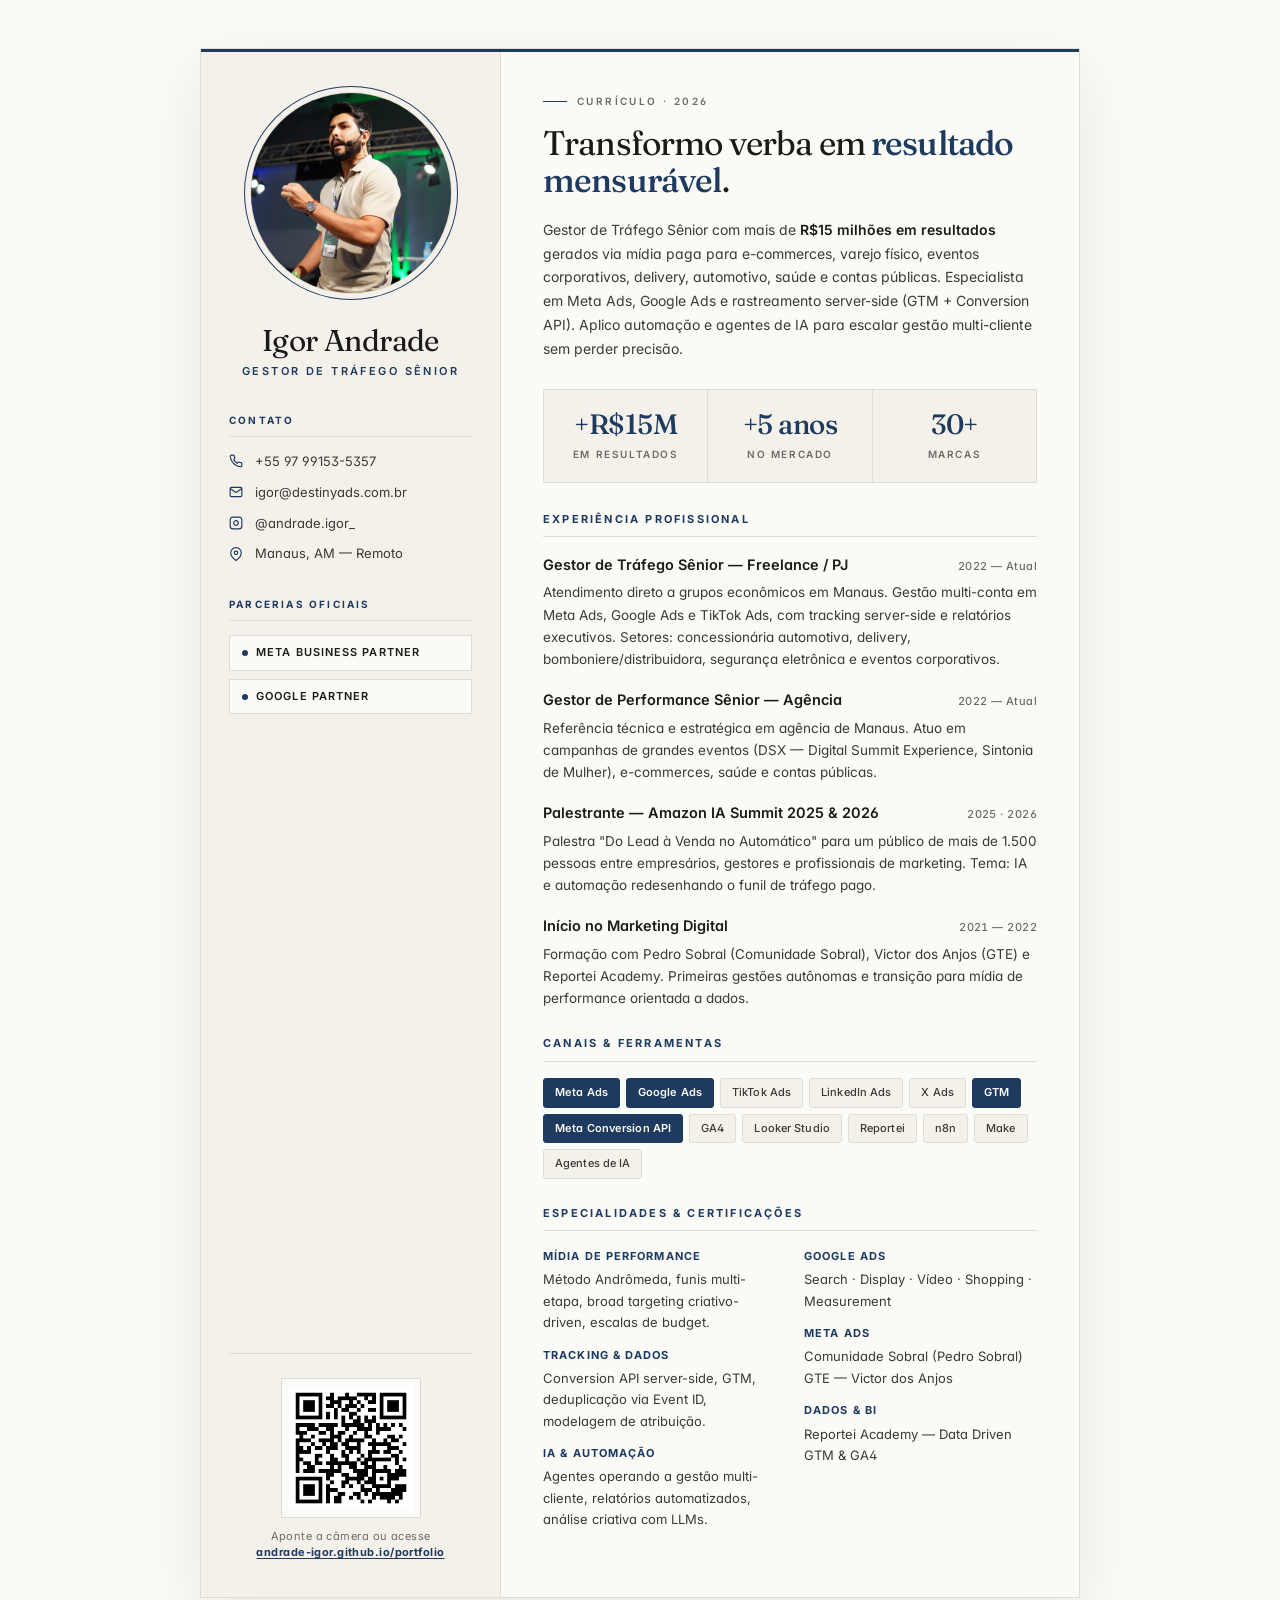
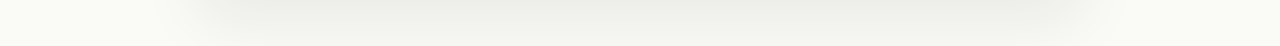
==== cv.html @ 0f73fb7b "fix: link clicável no CV ao lado do QR code Útil para quem vê o CV em PDF/computador e não tem câmer" ====
<!DOCTYPE html>
<html lang="pt-BR">
<head>
  <meta charset="UTF-8" />
  <meta name="viewport" content="width=device-width, initial-scale=1.0" />
  <title>Igor Andrade — Gestor de Tráfego Sênior</title>
  <meta name="description" content="Gestor de Tráfego Sênior com +R$15M em resultados. Meta Ads, Google Ads, tracking server-side e agentes de IA." />
  <link rel="preconnect" href="https://fonts.googleapis.com" />
  <link rel="preconnect" href="https://fonts.gstatic.com" crossorigin />
  <link href="https://fonts.googleapis.com/css2?family=Fraunces:opsz,wght@9..144,400;9..144,500;9..144,600&family=Inter:wght@400;500;600;700&display=swap" rel="stylesheet" />
  <link rel="stylesheet" href="styles.css" />
</head>
<body>

<div class="cv-page">

  <!-- SIDEBAR -->
  <aside class="cv-side">
    <div class="cv-photo">
      <img src="assets/igor.png" alt="Igor Andrade" />
    </div>

    <div class="cv-identity">
      <h1 class="cv-name">Igor Andrade</h1>
      <p class="cv-role">Gestor de Tráfego Sênior</p>
    </div>

    <div>
      <div class="cv-section-label">Contato</div>
      <div class="cv-contact">
        <div class="row">
          <svg viewBox="0 0 24 24" fill="none" stroke="currentColor" stroke-width="2"><path d="M22 16.92v3a2 2 0 01-2.18 2 19.79 19.79 0 01-8.63-3.07 19.5 19.5 0 01-6-6 19.79 19.79 0 01-3.07-8.67A2 2 0 014.11 2h3a2 2 0 012 1.72c.13.96.37 1.9.72 2.81a2 2 0 01-.45 2.11L8.09 9.91a16 16 0 006 6l1.27-1.27a2 2 0 012.11-.45c.91.35 1.85.59 2.81.72A2 2 0 0122 16.92z"/></svg>
          <span>+55 97 99153-5357</span>
        </div>
        <div class="row">
          <svg viewBox="0 0 24 24" fill="none" stroke="currentColor" stroke-width="2"><path d="M4 4h16c1.1 0 2 .9 2 2v12c0 1.1-.9 2-2 2H4c-1.1 0-2-.9-2-2V6c0-1.1.9-2 2-2z"/><polyline points="22,6 12,13 2,6"/></svg>
          <span>igor@destinyads.com.br</span>
        </div>
        <div class="row">
          <svg viewBox="0 0 24 24" fill="none" stroke="currentColor" stroke-width="2"><rect x="2" y="2" width="20" height="20" rx="5" ry="5"/><path d="M16 11.37A4 4 0 1112.63 8 4 4 0 0116 11.37z"/><line x1="17.5" y1="6.5" x2="17.51" y2="6.5"/></svg>
          <span>@andrade.igor_</span>
        </div>
        <div class="row">
          <svg viewBox="0 0 24 24" fill="none" stroke="currentColor" stroke-width="2"><path d="M21 10c0 7-9 13-9 13s-9-6-9-13a9 9 0 0118 0z"/><circle cx="12" cy="10" r="3"/></svg>
          <span>Manaus, AM — Remoto</span>
        </div>
      </div>
    </div>

    <div>
      <div class="cv-section-label">Parcerias Oficiais</div>
      <div class="cv-partners">
        <div class="cv-partner">Meta Business Partner</div>
        <div class="cv-partner">Google Partner</div>
      </div>
    </div>

    <div class="cv-qr">
      <img src="assets/qr-portfolio.png" alt="QR code do portfólio" />
      <small>Aponte a câmera ou acesse<br/>
        <a href="https://andrade-igor.github.io/portfolio/" target="_blank" rel="noopener"><strong>andrade-igor.github.io/portfolio</strong></a>
      </small>
    </div>
  </aside>

  <!-- MAIN -->
  <main class="cv-main">

    <div class="cv-eyebrow">Currículo · 2026</div>

    <h2 class="cv-headline">Transformo verba em <strong>resultado mensurável</strong>.</h2>

    <p class="cv-summary">
      Gestor de Tráfego Sênior com mais de <strong>R$15 milhões em resultados</strong> gerados via mídia paga para e-commerces, varejo físico, eventos corporativos, delivery, automotivo, saúde e contas públicas. Especialista em Meta Ads, Google Ads e rastreamento server-side (GTM + Conversion API). Aplico automação e agentes de IA para escalar gestão multi-cliente sem perder precisão.
    </p>

    <div class="kpi-row">
      <div class="kpi">
        <div class="kpi-num">+R$15M</div>
        <div class="kpi-label">Em resultados</div>
      </div>
      <div class="kpi">
        <div class="kpi-num">+5 anos</div>
        <div class="kpi-label">No mercado</div>
      </div>
      <div class="kpi">
        <div class="kpi-num">30+</div>
        <div class="kpi-label">Marcas</div>
      </div>
    </div>

    <section class="cv-block">
      <h2>Experiência Profissional</h2>

      <div class="xp-item">
        <div class="xp-row">
          <span class="xp-role">Gestor de Tráfego Sênior — Freelance / PJ</span>
          <span class="xp-period">2022 — Atual</span>
        </div>
        <p class="xp-desc">
          Atendimento direto a grupos econômicos em Manaus. Gestão multi-conta em Meta Ads, Google Ads e TikTok Ads, com tracking server-side e relatórios executivos. Setores: concessionária automotiva, delivery, bomboniere/distribuidora, segurança eletrônica e eventos corporativos.
        </p>
      </div>

      <div class="xp-item">
        <div class="xp-row">
          <span class="xp-role">Gestor de Performance Sênior — Agência</span>
          <span class="xp-period">2022 — Atual</span>
        </div>
        <p class="xp-desc">
          Referência técnica e estratégica em agência de Manaus. Atuo em campanhas de grandes eventos (DSX — Digital Summit Experience, Sintonia de Mulher), e-commerces, saúde e contas públicas.
        </p>
      </div>

      <div class="xp-item">
        <div class="xp-row">
          <span class="xp-role">Palestrante — Amazon IA Summit 2025 & 2026</span>
          <span class="xp-period">2025 · 2026</span>
        </div>
        <p class="xp-desc">
          Palestra "Do Lead à Venda no Automático" para um público de mais de 1.500 pessoas entre empresários, gestores e profissionais de marketing. Tema: IA e automação redesenhando o funil de tráfego pago.
        </p>
      </div>

      <div class="xp-item">
        <div class="xp-row">
          <span class="xp-role">Início no Marketing Digital</span>
          <span class="xp-period">2021 — 2022</span>
        </div>
        <p class="xp-desc">
          Formação com Pedro Sobral (Comunidade Sobral), Victor dos Anjos (GTE) e Reportei Academy. Primeiras gestões autônomas e transição para mídia de performance orientada a dados.
        </p>
      </div>
    </section>

    <section class="cv-block">
      <h2>Canais & Ferramentas</h2>
      <div class="skill-list">
        <span class="on">Meta Ads</span>
        <span class="on">Google Ads</span>
        <span>TikTok Ads</span>
        <span>LinkedIn Ads</span>
        <span>X Ads</span>
        <span class="on">GTM</span>
        <span class="on">Meta Conversion API</span>
        <span>GA4</span>
        <span>Looker Studio</span>
        <span>Reportei</span>
        <span>n8n</span>
        <span>Make</span>
        <span>Agentes de IA</span>
      </div>
    </section>

    <section class="cv-block">
      <h2>Especialidades & Certificações</h2>
      <div class="cv-grid-2">
        <dl class="cert-block">
          <dt>Mídia de Performance</dt>
          <dd>Método Andrômeda, funis multi-etapa, broad targeting criativo-driven, escalas de budget.</dd>
          <dt>Tracking & Dados</dt>
          <dd>Conversion API server-side, GTM, deduplicação via Event ID, modelagem de atribuição.</dd>
          <dt>IA & Automação</dt>
          <dd>Agentes operando a gestão multi-cliente, relatórios automatizados, análise criativa com LLMs.</dd>
        </dl>
        <dl class="cert-block">
          <dt>Google Ads</dt>
          <dd>Search · Display · Vídeo · Shopping · Measurement</dd>
          <dt>Meta Ads</dt>
          <dd>Comunidade Sobral (Pedro Sobral)<br/>GTE — Victor dos Anjos</dd>
          <dt>Dados & BI</dt>
          <dd>Reportei Academy — Data Driven<br/>GTM & GA4</dd>
        </dl>
      </div>
    </section>

  </main>
</div>

</body>
</html>
---- styles.css ----
:root {
  --ink: #1a1a18;
  --ink-soft: #3a3a36;
  --paper: #fafaf7;
  --paper-warm: #f4f1ea;
  --paper-dim: #ebe7de;
  --accent: #1e3a5f;
  --accent-deep: #122744;
  --accent-soft: rgba(30, 58, 95, 0.08);
  --tan: #8b6b48;
  --muted: #6b6b68;
  --rule: #e0dcd2;
  --rule-soft: #efeae0;

  --serif: "Fraunces", Georgia, serif;
  --sans: "Inter", -apple-system, BlinkMacSystemFont, "Segoe UI", sans-serif;
  --mono: "JetBrains Mono", ui-monospace, monospace;
}

* { box-sizing: border-box; margin: 0; padding: 0; }

html {
  scroll-behavior: smooth;
  background: var(--paper);
}

body {
  font-family: var(--sans);
  font-weight: 400;
  background: var(--paper);
  color: var(--ink);
  line-height: 1.6;
  -webkit-font-smoothing: antialiased;
  font-feature-settings: "ss01", "cv11";
  position: relative;
  overflow-x: hidden;
}

a { color: inherit; text-decoration: none; }
img { max-width: 100%; display: block; }

/* ================== CV (index.html) ================== */

.cv-page {
  max-width: 880px;
  margin: 48px auto;
  background: var(--paper);
  border: 1px solid var(--rule);
  display: grid;
  grid-template-columns: 300px 1fr;
  min-height: 1160px;
  box-shadow: 0 20px 60px rgba(26, 26, 24, 0.08);
  position: relative;
}

.cv-page::before {
  content: "";
  position: absolute;
  top: 0; left: 0; right: 0;
  height: 3px;
  background: var(--accent);
}

.cv-side {
  background: var(--paper-warm);
  padding: 44px 28px 36px;
  border-right: 1px solid var(--rule);
  display: flex;
  flex-direction: column;
  gap: 32px;
}

.cv-photo {
  width: 200px;
  height: 200px;
  border-radius: 50%;
  overflow: hidden;
  margin: 0 auto;
  position: relative;
  box-shadow: 0 0 0 1px var(--rule), 0 0 0 6px var(--paper-warm), 0 0 0 7px var(--accent);
}

.cv-photo img {
  width: 100%;
  height: 100%;
  object-fit: cover;
  object-position: 50% 20%;
}

.cv-identity {
  text-align: center;
}

.cv-name {
  font-family: var(--serif);
  font-size: 30px;
  line-height: 1.05;
  letter-spacing: -0.02em;
  font-weight: 400;
  color: var(--ink);
  margin-bottom: 6px;
}

.cv-role {
  font-family: var(--sans);
  color: var(--accent);
  font-size: 11px;
  letter-spacing: 0.22em;
  text-transform: uppercase;
  font-weight: 600;
}

.cv-section-label {
  font-family: var(--sans);
  font-size: 10px;
  letter-spacing: 0.22em;
  text-transform: uppercase;
  color: var(--accent);
  margin-bottom: 14px;
  font-weight: 700;
  padding-bottom: 8px;
  border-bottom: 1px solid var(--rule);
}

.cv-contact {
  display: flex;
  flex-direction: column;
  gap: 10px;
  font-size: 13px;
}

.cv-contact .row {
  display: flex;
  align-items: center;
  gap: 12px;
  color: var(--ink-soft);
}

.cv-contact svg {
  width: 14px;
  height: 14px;
  flex-shrink: 0;
  color: var(--accent);
}

.cv-partners {
  display: flex;
  flex-direction: column;
  gap: 8px;
}

.cv-partner {
  font-family: var(--sans);
  font-size: 11px;
  letter-spacing: 0.1em;
  text-transform: uppercase;
  color: var(--ink);
  padding: 8px 12px;
  background: var(--paper);
  border: 1px solid var(--rule);
  font-weight: 600;
  display: flex;
  align-items: center;
  gap: 8px;
}

.cv-partner::before {
  content: "";
  width: 6px;
  height: 6px;
  background: var(--accent);
  border-radius: 50%;
}

.cv-qr {
  margin-top: auto;
  padding-top: 24px;
  border-top: 1px solid var(--rule);
  text-align: center;
}

.cv-qr img {
  width: 140px;
  height: 140px;
  margin: 0 auto 10px;
  background: var(--paper);
  padding: 6px;
  border: 1px solid var(--rule);
}

.cv-qr small {
  display: block;
  font-family: var(--sans);
  font-size: 11px;
  letter-spacing: 0.04em;
  color: var(--muted);
  line-height: 1.5;
}

.cv-qr small strong {
  color: var(--accent);
  font-weight: 700;
}

.cv-qr a {
  color: var(--accent);
  text-decoration: underline;
  text-underline-offset: 2px;
  text-decoration-thickness: 1px;
  word-break: break-all;
}

/* Main column */
.cv-main {
  padding: 44px 42px 40px;
}

.cv-eyebrow {
  font-family: var(--sans);
  font-size: 10px;
  letter-spacing: 0.24em;
  text-transform: uppercase;
  color: var(--muted);
  margin-bottom: 16px;
  font-weight: 600;
  display: flex;
  align-items: center;
  gap: 10px;
}

.cv-eyebrow::before {
  content: "";
  width: 24px;
  height: 1px;
  background: var(--accent);
}

.cv-headline {
  font-family: var(--serif);
  font-size: 34px;
  line-height: 1.1;
  letter-spacing: -0.025em;
  font-weight: 400;
  margin-bottom: 18px;
  max-width: 500px;
  color: var(--ink);
}

.cv-headline strong {
  color: var(--accent);
  font-weight: 500;
}

.cv-summary {
  color: var(--ink-soft);
  font-size: 14px;
  line-height: 1.7;
  margin-bottom: 28px;
  max-width: 520px;
}

.cv-summary strong {
  color: var(--ink);
  font-weight: 600;
}

.cv-block { margin-bottom: 26px; }

.cv-block h2 {
  font-family: var(--sans);
  font-size: 11px;
  letter-spacing: 0.2em;
  text-transform: uppercase;
  color: var(--accent);
  margin-bottom: 16px;
  font-weight: 700;
  padding-bottom: 8px;
  border-bottom: 1px solid var(--rule);
}

.xp-item { margin-bottom: 18px; }
.xp-item:last-child { margin-bottom: 0; }

.xp-row {
  display: flex;
  justify-content: space-between;
  align-items: baseline;
  gap: 16px;
  margin-bottom: 5px;
}

.xp-role {
  font-family: var(--sans);
  font-size: 14.5px;
  font-weight: 600;
  color: var(--ink);
}

.xp-period {
  font-family: var(--sans);
  font-size: 11px;
  color: var(--muted);
  letter-spacing: 0.04em;
  white-space: nowrap;
  font-variant-numeric: tabular-nums;
  font-weight: 500;
}

.xp-desc {
  font-size: 13.5px;
  color: var(--ink-soft);
  line-height: 1.65;
}

.kpi-row {
  display: grid;
  grid-template-columns: repeat(3, 1fr);
  gap: 1px;
  margin: 0 0 28px;
  background: var(--rule);
  border: 1px solid var(--rule);
}

.kpi {
  padding: 20px 16px;
  text-align: center;
  background: var(--paper-warm);
}

.kpi-num {
  font-family: var(--serif);
  font-size: 28px;
  color: var(--accent);
  font-weight: 500;
  letter-spacing: -0.02em;
  line-height: 1;
  margin-bottom: 8px;
}

.kpi-label {
  font-family: var(--sans);
  font-size: 10px;
  text-transform: uppercase;
  letter-spacing: 0.16em;
  color: var(--muted);
  font-weight: 600;
}

.cv-grid-2 {
  display: grid;
  grid-template-columns: 1fr 1fr;
  gap: 28px;
}

.skill-list {
  display: flex;
  flex-wrap: wrap;
  gap: 6px;
}

.skill-list span {
  font-family: var(--sans);
  font-size: 11px;
  padding: 5px 11px;
  border: 1px solid var(--rule);
  border-radius: 3px;
  color: var(--ink-soft);
  background: var(--paper-warm);
  font-weight: 500;
  letter-spacing: 0.01em;
}

.skill-list span.on {
  background: var(--accent);
  color: var(--paper);
  border-color: var(--accent);
  font-weight: 600;
}

.cert-block {
  font-family: var(--sans);
  font-size: 13px;
  line-height: 1.65;
  color: var(--ink-soft);
}

.cert-block dt {
  font-family: var(--sans);
  font-size: 11px;
  letter-spacing: 0.1em;
  text-transform: uppercase;
  color: var(--accent);
  margin-top: 12px;
  margin-bottom: 4px;
  font-weight: 700;
}

.cert-block dt:first-child { margin-top: 0; }

.cert-block dd { color: var(--ink-soft); }

/* ================== PORTFOLIO ================== */

.nav {
  position: sticky;
  top: 0;
  z-index: 50;
  background: rgba(250, 250, 247, 0.9);
  backdrop-filter: blur(14px);
  border-bottom: 1px solid var(--rule);
}

.nav-inner {
  max-width: 1200px;
  margin: 0 auto;
  padding: 18px 36px;
  display: flex;
  justify-content: space-between;
  align-items: center;
}

.nav-brand {
  font-family: var(--serif);
  font-size: 20px;
  font-weight: 500;
  letter-spacing: -0.01em;
  color: var(--ink);
}

.nav-brand span { color: var(--accent); }

.nav-links {
  display: flex;
  gap: 32px;
  font-family: var(--sans);
  font-size: 13px;
  font-weight: 500;
  color: var(--ink-soft);
}

.nav-links a { transition: color 0.25s; }
.nav-links a:hover { color: var(--accent); }

.btn {
  display: inline-flex;
  align-items: center;
  gap: 8px;
  padding: 11px 20px;
  border-radius: 3px;
  font-family: var(--sans);
  font-size: 13px;
  font-weight: 600;
  letter-spacing: 0.01em;
  transition: all 0.25s;
  cursor: pointer;
  border: 1px solid transparent;
  white-space: nowrap;
}

.btn-primary {
  background: var(--accent);
  color: var(--paper);
  border-color: var(--accent);
}

.btn-primary:hover {
  background: var(--accent-deep);
  border-color: var(--accent-deep);
  transform: translateY(-1px);
}

.btn-ghost {
  background: transparent;
  color: var(--ink);
  border: 1px solid var(--rule);
}

.btn-ghost:hover {
  border-color: var(--accent);
  color: var(--accent);
}

.btn-arrow::after {
  content: "→";
  font-weight: 400;
  transition: transform 0.25s;
}

.btn-arrow:hover::after { transform: translateX(3px); }

/* Hero */
.hero {
  max-width: 1200px;
  margin: 0 auto;
  padding: 80px 36px 70px;
  display: grid;
  grid-template-columns: 1fr 0.85fr;
  gap: 64px;
  align-items: center;
}

.hero-eyebrow {
  font-family: var(--sans);
  font-size: 11px;
  letter-spacing: 0.22em;
  text-transform: uppercase;
  color: var(--accent);
  margin-bottom: 22px;
  font-weight: 700;
  display: inline-flex;
  align-items: center;
  gap: 12px;
}

.hero-eyebrow::before {
  content: "";
  width: 32px;
  height: 1px;
  background: var(--accent);
}

.hero-title {
  font-family: var(--serif);
  font-size: clamp(44px, 6.5vw, 78px);
  line-height: 1.02;
  letter-spacing: -0.03em;
  font-weight: 400;
  margin-bottom: 28px;
  color: var(--ink);
}

.hero-title strong {
  color: var(--accent);
  font-weight: 500;
}

.hero-desc {
  font-size: 17px;
  line-height: 1.65;
  color: var(--ink-soft);
  max-width: 520px;
  margin-bottom: 36px;
  font-weight: 400;
}

.hero-desc strong {
  color: var(--ink);
  font-weight: 600;
}

.hero-cta {
  display: flex;
  gap: 12px;
  flex-wrap: wrap;
}

.hero-photo {
  position: relative;
  aspect-ratio: 4 / 5;
  overflow: hidden;
  border-radius: 4px;
  box-shadow: 0 30px 80px rgba(26, 26, 24, 0.2);
}

.hero-photo img {
  width: 100%;
  height: 100%;
  object-fit: cover;
}

.hero-photo-caption {
  position: absolute;
  bottom: 20px;
  left: 20px;
  right: 20px;
  font-family: var(--sans);
  font-size: 11px;
  letter-spacing: 0.16em;
  text-transform: uppercase;
  color: var(--paper);
  display: flex;
  justify-content: space-between;
  z-index: 2;
  text-shadow: 0 1px 3px rgba(0, 0, 0, 0.6);
  font-weight: 600;
}

/* Stats */
.stats {
  max-width: 1200px;
  margin: 0 auto;
  padding: 48px 36px;
  border-top: 1px solid var(--rule);
  border-bottom: 1px solid var(--rule);
  background: var(--paper-warm);
  display: grid;
  grid-template-columns: repeat(4, 1fr);
  gap: 40px;
}

.stat { position: relative; }

.stat:not(:last-child)::after {
  content: "";
  position: absolute;
  right: -20px;
  top: 10%;
  bottom: 10%;
  width: 1px;
  background: var(--rule);
}

.stat-label {
  font-family: var(--sans);
  font-size: 10px;
  letter-spacing: 0.2em;
  text-transform: uppercase;
  color: var(--muted);
  margin-bottom: 10px;
  font-weight: 700;
}

.stat-num {
  font-family: var(--serif);
  font-size: clamp(38px, 4.5vw, 54px);
  line-height: 0.95;
  color: var(--ink);
  letter-spacing: -0.03em;
  font-weight: 500;
}

.stat-num strong {
  color: var(--accent);
  font-weight: 500;
}

.stat-hint {
  font-family: var(--sans);
  font-size: 13px;
  color: var(--muted);
  margin-top: 10px;
  line-height: 1.4;
}

/* Sections */
.section {
  max-width: 1200px;
  margin: 0 auto;
  padding: 96px 36px;
}

.section-header {
  margin-bottom: 56px;
  max-width: 760px;
}

.section-eyebrow {
  font-family: var(--sans);
  font-size: 11px;
  letter-spacing: 0.22em;
  text-transform: uppercase;
  color: var(--accent);
  margin-bottom: 18px;
  font-weight: 700;
}

.section-title {
  font-family: var(--serif);
  font-size: clamp(34px, 4.5vw, 54px);
  line-height: 1.05;
  letter-spacing: -0.025em;
  font-weight: 400;
  margin-bottom: 22px;
  color: var(--ink);
}

.section-title strong {
  color: var(--accent);
  font-weight: 500;
}

.section-desc {
  font-size: 17px;
  color: var(--ink-soft);
  line-height: 1.7;
  max-width: 620px;
}

/* Cases */
.cases {
  display: flex;
  flex-direction: column;
  gap: 0;
  border-top: 1px solid var(--rule);
}

.case {
  display: grid;
  grid-template-columns: 80px 1fr 300px;
  gap: 40px;
  padding: 44px 0;
  border-bottom: 1px solid var(--rule);
  transition: background 0.3s;
}

.case:hover { background: var(--paper-warm); }

.case-index {
  font-family: var(--serif);
  font-size: 56px;
  line-height: 0.9;
  color: var(--accent);
  font-weight: 400;
  letter-spacing: -0.03em;
}

.case-body {
  display: flex;
  flex-direction: column;
  justify-content: center;
}

.case-tag {
  font-family: var(--sans);
  font-size: 10px;
  letter-spacing: 0.18em;
  text-transform: uppercase;
  color: var(--muted);
  margin-bottom: 14px;
  font-weight: 700;
}

.case-tag span { color: var(--accent); }

.case-title {
  font-family: var(--serif);
  font-size: 28px;
  line-height: 1.15;
  letter-spacing: -0.02em;
  margin-bottom: 14px;
  font-weight: 500;
  color: var(--ink);
}

.case-desc {
  font-size: 15px;
  color: var(--ink-soft);
  line-height: 1.7;
  max-width: 560px;
}

.case-stats {
  display: flex;
  flex-direction: column;
  gap: 22px;
  justify-content: center;
  align-self: center;
  border-left: 1px solid var(--rule);
  padding-left: 28px;
}

.case-stat-label {
  font-family: var(--sans);
  font-size: 10px;
  letter-spacing: 0.16em;
  text-transform: uppercase;
  color: var(--muted);
  margin-bottom: 4px;
  font-weight: 700;
}

.case-stat-num {
  font-family: var(--serif);
  font-size: 30px;
  color: var(--accent);
  line-height: 0.95;
  letter-spacing: -0.02em;
  font-weight: 500;
}

.case-stat-note {
  font-family: var(--sans);
  font-size: 12px;
  color: var(--muted);
  margin-top: 4px;
  line-height: 1.4;
}

/* Stack */
.stack-bg {
  background: var(--paper-warm);
  border-top: 1px solid var(--rule);
  border-bottom: 1px solid var(--rule);
}

.stack-grid {
  display: grid;
  grid-template-columns: repeat(3, 1fr);
  gap: 20px;
}

.stack-card {
  background: var(--paper);
  padding: 32px 28px;
  border: 1px solid var(--rule);
  border-radius: 4px;
}

.stack-card h3 {
  font-family: var(--sans);
  font-size: 11px;
  letter-spacing: 0.18em;
  text-transform: uppercase;
  color: var(--accent);
  margin-bottom: 18px;
  font-weight: 700;
  padding-bottom: 12px;
  border-bottom: 1px solid var(--rule);
}

.stack-card ul { list-style: none; }

.stack-card li {
  font-family: var(--sans);
  font-size: 14px;
  color: var(--ink);
  padding: 9px 0;
  border-bottom: 1px dashed var(--rule);
  font-weight: 500;
}

.stack-card li:last-child { border-bottom: none; }

.partners-bar {
  max-width: 1200px;
  margin: 0 auto;
  padding: 40px 36px;
  display: flex;
  justify-content: center;
  flex-wrap: wrap;
  gap: 36px;
  align-items: center;
  border-top: 1px solid var(--rule);
}

.partners-bar .label {
  font-family: var(--sans);
  font-size: 10px;
  letter-spacing: 0.22em;
  text-transform: uppercase;
  color: var(--muted);
  font-weight: 700;
  width: 100%;
  text-align: center;
  margin-bottom: 8px;
}

.partner-logo {
  font-family: var(--sans);
  font-size: 14px;
  letter-spacing: 0.02em;
  color: var(--ink);
  font-weight: 600;
  display: flex;
  align-items: center;
  gap: 8px;
}

.partner-logo::before {
  content: "";
  width: 6px;
  height: 6px;
  background: var(--accent);
  border-radius: 50%;
  display: inline-block;
}

/* Method */
.method-grid {
  display: grid;
  grid-template-columns: repeat(3, 1fr);
  gap: 20px;
}

.method-step {
  padding: 36px 30px;
  background: var(--paper-warm);
  border: 1px solid var(--rule);
  border-radius: 4px;
}

.method-num {
  font-family: var(--serif);
  font-size: 44px;
  line-height: 1;
  color: var(--accent);
  margin-bottom: 18px;
  font-weight: 500;
  letter-spacing: -0.02em;
}

.method-title {
  font-family: var(--sans);
  font-size: 17px;
  font-weight: 700;
  margin-bottom: 12px;
  color: var(--ink);
}

.method-desc {
  font-size: 14.5px;
  color: var(--ink-soft);
  line-height: 1.65;
}

/* CTA */
.cta-section {
  padding: 80px 36px 100px;
  background: var(--accent);
  color: var(--paper);
}

.cta {
  max-width: 1000px;
  margin: 0 auto;
  text-align: center;
}

.cta-eyebrow {
  font-family: var(--sans);
  font-size: 11px;
  letter-spacing: 0.24em;
  text-transform: uppercase;
  color: rgba(250, 250, 247, 0.7);
  margin-bottom: 22px;
  font-weight: 700;
}

.cta-title {
  font-family: var(--serif);
  font-size: clamp(38px, 5.5vw, 64px);
  line-height: 1.05;
  letter-spacing: -0.03em;
  font-weight: 400;
  margin-bottom: 20px;
  color: var(--paper);
}

.cta-desc {
  font-size: 17px;
  color: rgba(250, 250, 247, 0.85);
  max-width: 600px;
  margin: 0 auto 36px;
  line-height: 1.6;
}

.cta .btn-primary {
  background: var(--paper);
  color: var(--accent);
  border-color: var(--paper);
}

.cta .btn-primary:hover {
  background: var(--paper-dim);
  border-color: var(--paper-dim);
  color: var(--accent-deep);
}

.cta .btn-ghost {
  color: var(--paper);
  border-color: rgba(250, 250, 247, 0.3);
}

.cta .btn-ghost:hover {
  border-color: var(--paper);
  color: var(--paper);
}

.cta-buttons {
  display: flex;
  justify-content: center;
  gap: 12px;
  flex-wrap: wrap;
}

/* Footer */
footer {
  border-top: 1px solid var(--rule);
  padding: 36px;
  max-width: 1200px;
  margin: 0 auto;
  display: flex;
  justify-content: space-between;
  align-items: center;
  gap: 16px;
  flex-wrap: wrap;
  font-family: var(--sans);
  font-size: 13px;
  color: var(--muted);
}

footer strong { color: var(--ink); font-weight: 600; }

/* ================== RESPONSIVE ================== */
@media (max-width: 900px) {
  .cv-page {
    grid-template-columns: 1fr;
    margin: 0;
    min-height: auto;
  }
  .cv-side { border-right: none; border-bottom: 1px solid var(--rule); }
  .hero { grid-template-columns: 1fr; padding: 56px 24px; gap: 40px; }
  .stats { grid-template-columns: repeat(2, 1fr); gap: 28px; padding: 36px 24px; }
  .stat:not(:last-child)::after { display: none; }
  .case {
    grid-template-columns: 1fr;
    gap: 20px;
    padding: 36px 0;
  }
  .case-stats {
    border-left: 0;
    padding-left: 0;
    border-top: 1px solid var(--rule);
    padding-top: 20px;
    flex-direction: row;
    flex-wrap: wrap;
    gap: 28px;
  }
  .case-index { font-size: 40px; }
  .stack-grid, .method-grid { grid-template-columns: 1fr; }
  .section { padding: 64px 24px; }
  .nav-links { display: none; }
  .nav-inner { padding: 14px 24px; }
  .cta-section { padding: 64px 24px 80px; }
  footer { padding: 28px 24px; }
}

/* ================== PRINT (CV A4) ================== */
@media print {
  @page { size: A4; margin: 0; }
  body { background: white; color: var(--ink); }
  .cv-page {
    margin: 0;
    border: none;
    box-shadow: none;
    background: white;
    min-height: 100vh;
  }
}
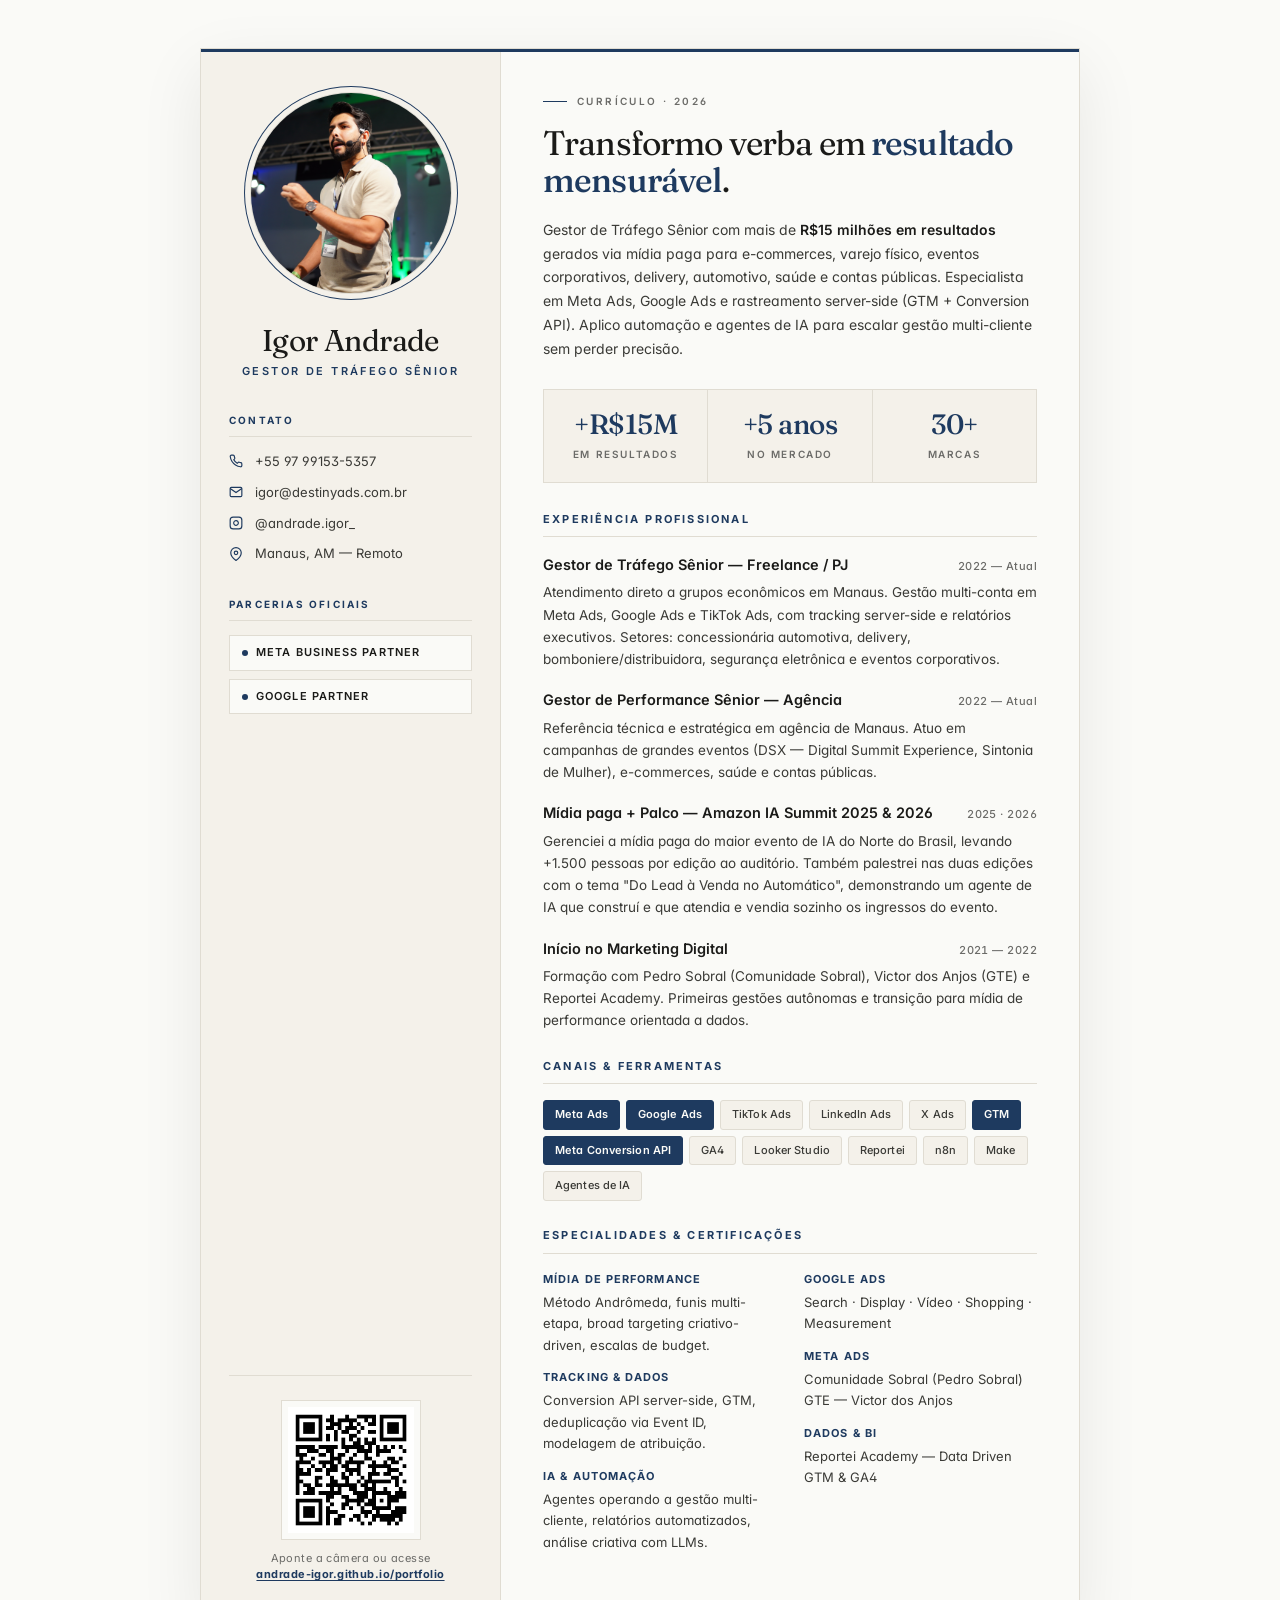
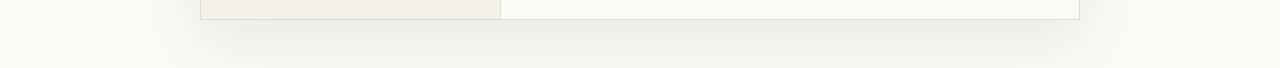
==== commit 9154ed9b: "update: Grupo Porteira nominado + Amazon IA Summit com dupla atuação - Case 02: revelado nome 'Grupo" ====
--- a/cv.html
+++ b/cv.html
@@ -114,11 +114,11 @@
 
       <div class="xp-item">
         <div class="xp-row">
-          <span class="xp-role">Palestrante — Amazon IA Summit 2025 & 2026</span>
+          <span class="xp-role">Mídia paga + Palco — Amazon IA Summit 2025 & 2026</span>
           <span class="xp-period">2025 · 2026</span>
         </div>
         <p class="xp-desc">
-          Palestra "Do Lead à Venda no Automático" para um público de mais de 1.500 pessoas entre empresários, gestores e profissionais de marketing. Tema: IA e automação redesenhando o funil de tráfego pago.
+          Gerenciei a mídia paga do maior evento de IA do Norte do Brasil, levando +1.500 pessoas por edição ao auditório. Também palestrei nas duas edições com o tema "Do Lead à Venda no Automático", demonstrando um agente de IA que construí e que atendia e vendia sozinho os ingressos do evento.
         </p>
       </div>
 
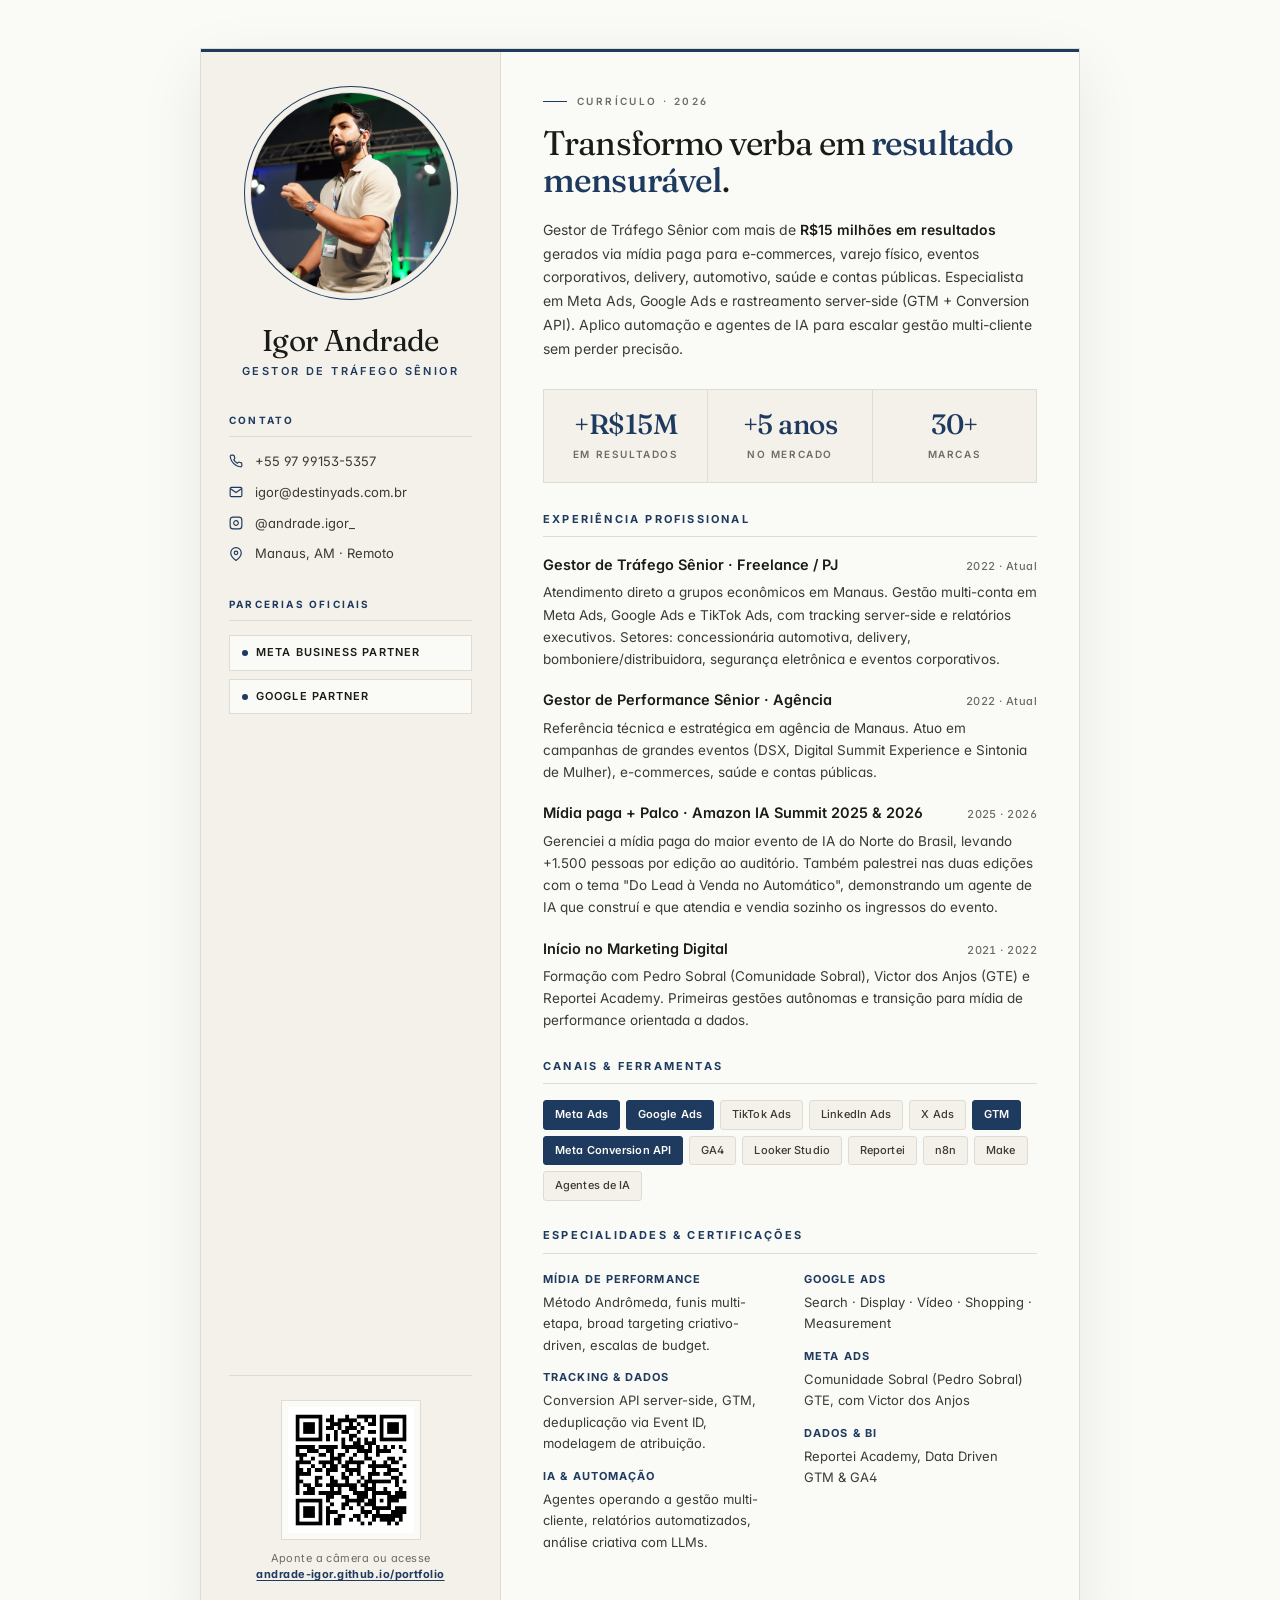
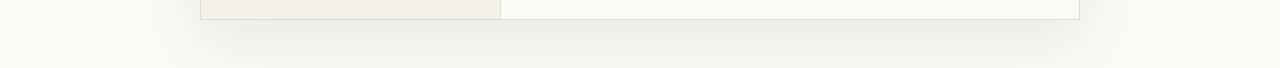
==== commit 62a91816: "update: reduzir travessões longos, usar vírgula/ponto/dois-pontos Ameniza a 'cara de IA'. Separadore" ====
--- a/cv.html
+++ b/cv.html
@@ -3,7 +3,7 @@
 <head>
   <meta charset="UTF-8" />
   <meta name="viewport" content="width=device-width, initial-scale=1.0" />
-  <title>Igor Andrade — Gestor de Tráfego Sênior</title>
+  <title>Igor Andrade | Gestor de Tráfego Sênior</title>
   <meta name="description" content="Gestor de Tráfego Sênior com +R$15M em resultados. Meta Ads, Google Ads, tracking server-side e agentes de IA." />
   <link rel="preconnect" href="https://fonts.googleapis.com" />
   <link rel="preconnect" href="https://fonts.gstatic.com" crossorigin />
@@ -42,7 +42,7 @@
         </div>
         <div class="row">
           <svg viewBox="0 0 24 24" fill="none" stroke="currentColor" stroke-width="2"><path d="M21 10c0 7-9 13-9 13s-9-6-9-13a9 9 0 0118 0z"/><circle cx="12" cy="10" r="3"/></svg>
-          <span>Manaus, AM — Remoto</span>
+          <span>Manaus, AM · Remoto</span>
         </div>
       </div>
     </div>
@@ -94,8 +94,8 @@
 
       <div class="xp-item">
         <div class="xp-row">
-          <span class="xp-role">Gestor de Tráfego Sênior — Freelance / PJ</span>
-          <span class="xp-period">2022 — Atual</span>
+          <span class="xp-role">Gestor de Tráfego Sênior · Freelance / PJ</span>
+          <span class="xp-period">2022 · Atual</span>
         </div>
         <p class="xp-desc">
           Atendimento direto a grupos econômicos em Manaus. Gestão multi-conta em Meta Ads, Google Ads e TikTok Ads, com tracking server-side e relatórios executivos. Setores: concessionária automotiva, delivery, bomboniere/distribuidora, segurança eletrônica e eventos corporativos.
@@ -104,17 +104,17 @@
 
       <div class="xp-item">
         <div class="xp-row">
-          <span class="xp-role">Gestor de Performance Sênior — Agência</span>
-          <span class="xp-period">2022 — Atual</span>
+          <span class="xp-role">Gestor de Performance Sênior · Agência</span>
+          <span class="xp-period">2022 · Atual</span>
         </div>
         <p class="xp-desc">
-          Referência técnica e estratégica em agência de Manaus. Atuo em campanhas de grandes eventos (DSX — Digital Summit Experience, Sintonia de Mulher), e-commerces, saúde e contas públicas.
+          Referência técnica e estratégica em agência de Manaus. Atuo em campanhas de grandes eventos (DSX, Digital Summit Experience e Sintonia de Mulher), e-commerces, saúde e contas públicas.
         </p>
       </div>
 
       <div class="xp-item">
         <div class="xp-row">
-          <span class="xp-role">Mídia paga + Palco — Amazon IA Summit 2025 & 2026</span>
+          <span class="xp-role">Mídia paga + Palco · Amazon IA Summit 2025 & 2026</span>
           <span class="xp-period">2025 · 2026</span>
         </div>
         <p class="xp-desc">
@@ -125,7 +125,7 @@
       <div class="xp-item">
         <div class="xp-row">
           <span class="xp-role">Início no Marketing Digital</span>
-          <span class="xp-period">2021 — 2022</span>
+          <span class="xp-period">2021 · 2022</span>
         </div>
         <p class="xp-desc">
           Formação com Pedro Sobral (Comunidade Sobral), Victor dos Anjos (GTE) e Reportei Academy. Primeiras gestões autônomas e transição para mídia de performance orientada a dados.
@@ -167,9 +167,9 @@
           <dt>Google Ads</dt>
           <dd>Search · Display · Vídeo · Shopping · Measurement</dd>
           <dt>Meta Ads</dt>
-          <dd>Comunidade Sobral (Pedro Sobral)<br/>GTE — Victor dos Anjos</dd>
+          <dd>Comunidade Sobral (Pedro Sobral)<br/>GTE, com Victor dos Anjos</dd>
           <dt>Dados & BI</dt>
-          <dd>Reportei Academy — Data Driven<br/>GTM & GA4</dd>
+          <dd>Reportei Academy, Data Driven<br/>GTM & GA4</dd>
         </dl>
       </div>
     </section>
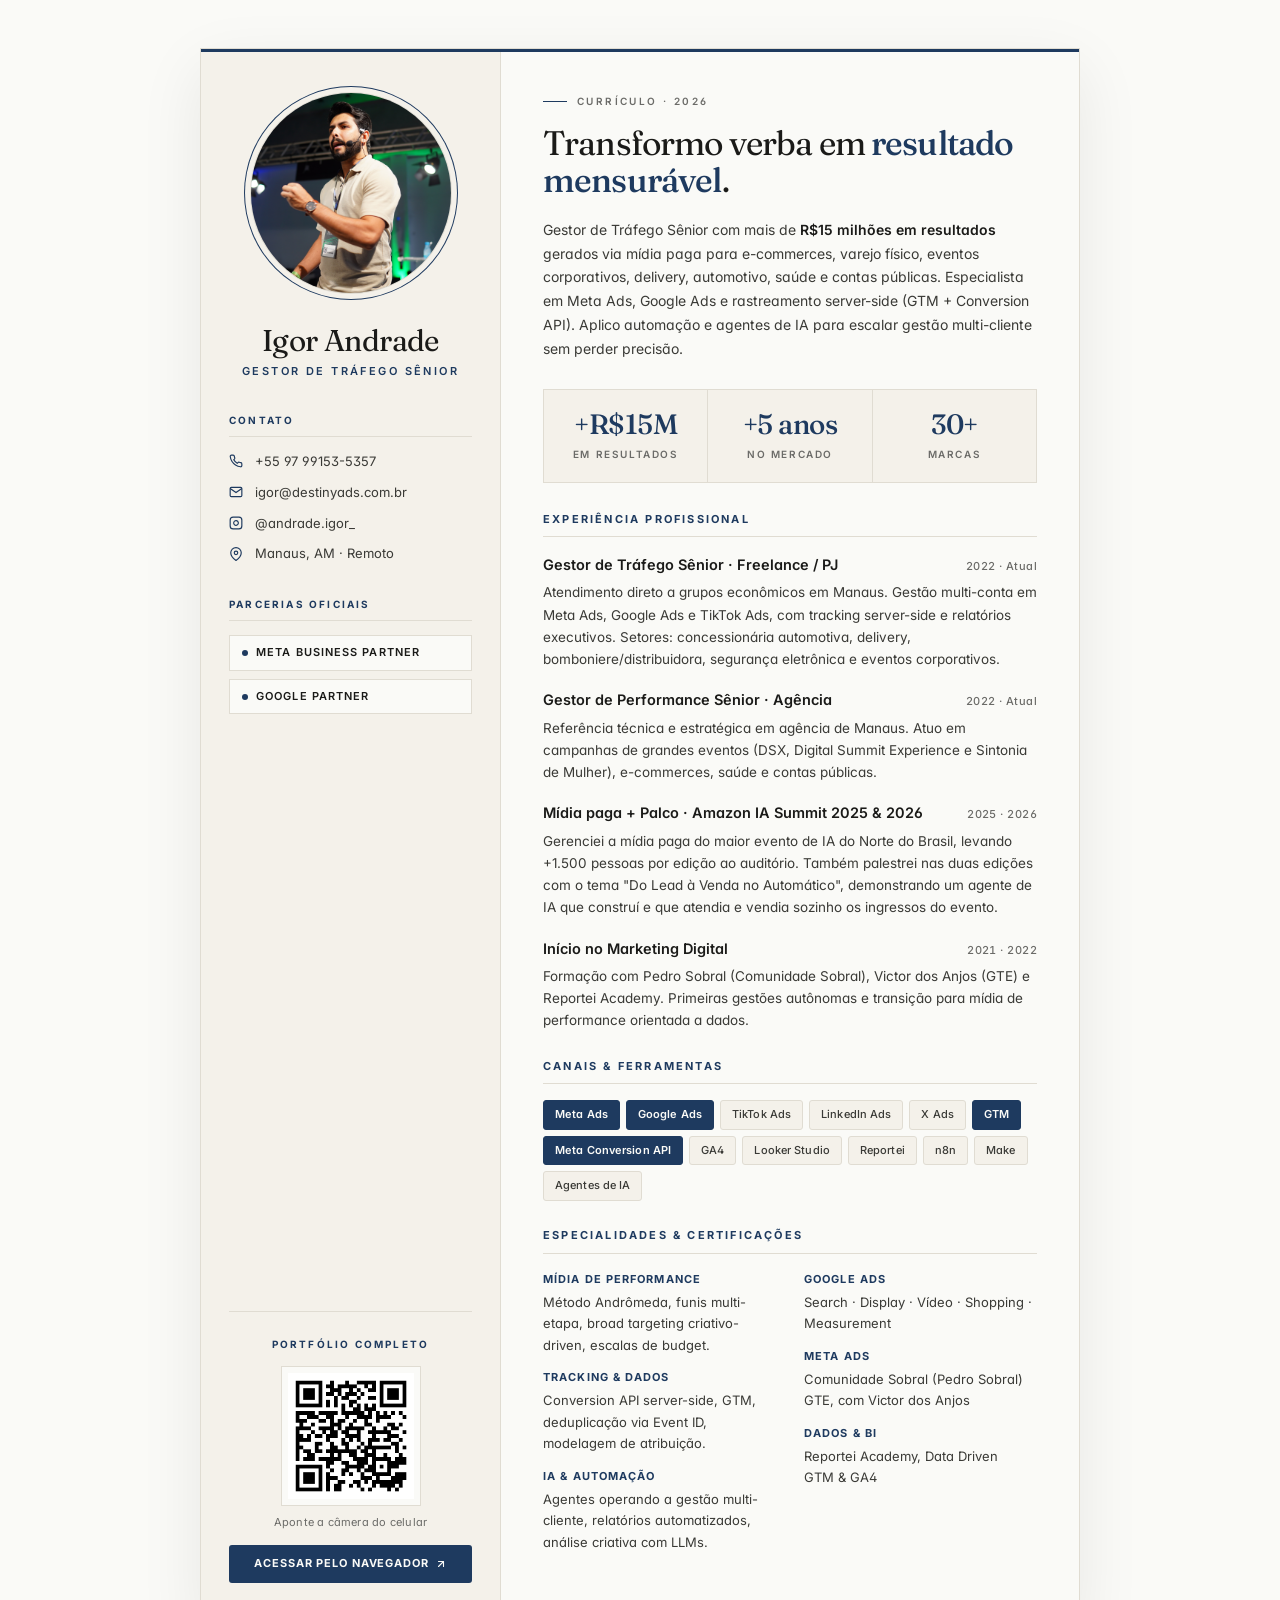
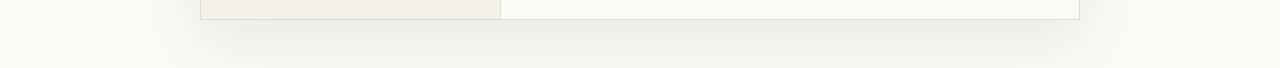
==== commit 61d0527c: "fix: QR area com botão navy claramente clicável para navegador Separa visualmente instrução do QR (c" ====
--- a/cv.html
+++ b/cv.html
@@ -56,10 +56,13 @@
     </div>
 
     <div class="cv-qr">
+      <div class="cv-qr-label">Portfólio completo</div>
       <img src="assets/qr-portfolio.png" alt="QR code do portfólio" />
-      <small>Aponte a câmera ou acesse<br/>
-        <a href="https://andrade-igor.github.io/portfolio/" target="_blank" rel="noopener"><strong>andrade-igor.github.io/portfolio</strong></a>
-      </small>
+      <small class="cv-qr-hint">Aponte a câmera do celular</small>
+      <a href="https://andrade-igor.github.io/portfolio/" target="_blank" rel="noopener" class="cv-qr-link">
+        Acessar pelo navegador
+        <svg viewBox="0 0 24 24" fill="none" stroke="currentColor" stroke-width="2.2" stroke-linecap="round" stroke-linejoin="round"><path d="M7 17L17 7"/><path d="M7 7h10v10"/></svg>
+      </a>
     </div>
   </aside>
 
--- a/styles.css
+++ b/styles.css
@@ -179,35 +179,60 @@
   text-align: center;
 }
 
+.cv-qr-label {
+  font-family: var(--sans);
+  font-size: 10px;
+  letter-spacing: 0.22em;
+  text-transform: uppercase;
+  color: var(--accent);
+  font-weight: 700;
+  margin-bottom: 14px;
+}
+
 .cv-qr img {
   width: 140px;
   height: 140px;
-  margin: 0 auto 10px;
+  margin: 0 auto 8px;
   background: var(--paper);
   padding: 6px;
   border: 1px solid var(--rule);
 }
 
-.cv-qr small {
+.cv-qr-hint {
   display: block;
   font-family: var(--sans);
   font-size: 11px;
-  letter-spacing: 0.04em;
+  letter-spacing: 0.02em;
   color: var(--muted);
-  line-height: 1.5;
-}
-
-.cv-qr small strong {
-  color: var(--accent);
-  font-weight: 700;
-}
-
-.cv-qr a {
-  color: var(--accent);
-  text-decoration: underline;
-  text-underline-offset: 2px;
-  text-decoration-thickness: 1px;
-  word-break: break-all;
+  margin-bottom: 14px;
+}
+
+.cv-qr-link {
+  display: inline-flex;
+  align-items: center;
+  justify-content: center;
+  gap: 6px;
+  width: 100%;
+  padding: 10px 12px;
+  background: var(--accent);
+  color: var(--paper);
+  font-family: var(--sans);
+  font-size: 11px;
+  font-weight: 700;
+  letter-spacing: 0.08em;
+  text-transform: uppercase;
+  border-radius: 3px;
+  transition: background 0.2s;
+}
+
+.cv-qr-link:hover {
+  background: var(--accent-deep);
+}
+
+.cv-qr-link svg {
+  width: 12px;
+  height: 12px;
+  flex-shrink: 0;
 }
 
 /* Main column */
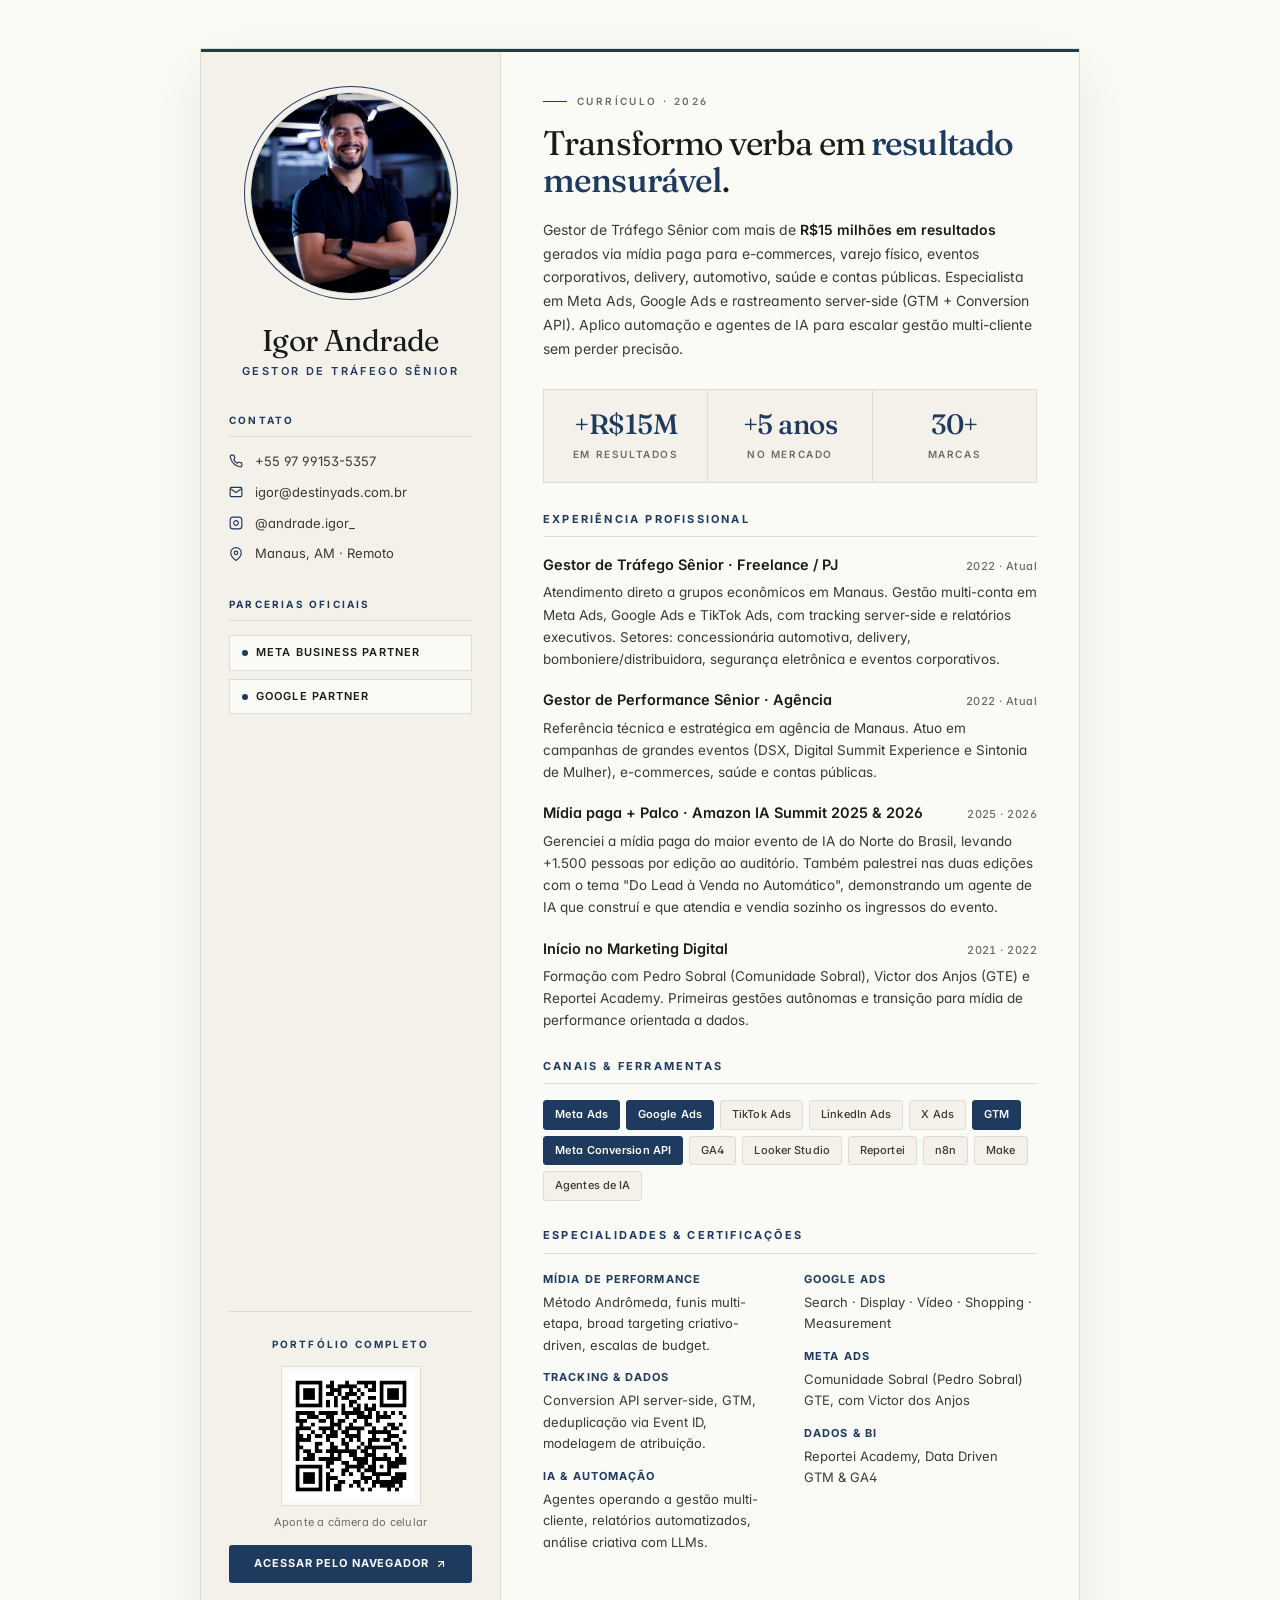
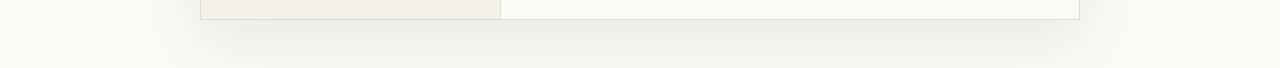
==== commit 7dce50e6: "update: foto de perfil nova no CV Troca pela foto corporativa (braços cruzados, sorrindo, escritório" ====
--- a/cv.html
+++ b/cv.html
@@ -17,7 +17,7 @@
   <!-- SIDEBAR -->
   <aside class="cv-side">
     <div class="cv-photo">
-      <img src="assets/igor.png" alt="Igor Andrade" />
+      <img src="assets/igor-perfil.png" alt="Igor Andrade" />
     </div>
 
     <div class="cv-identity">
--- a/styles.css
+++ b/styles.css
@@ -84,7 +84,7 @@
   width: 100%;
   height: 100%;
   object-fit: cover;
-  object-position: 50% 20%;
+  object-position: center;
 }
 
 .cv-identity {
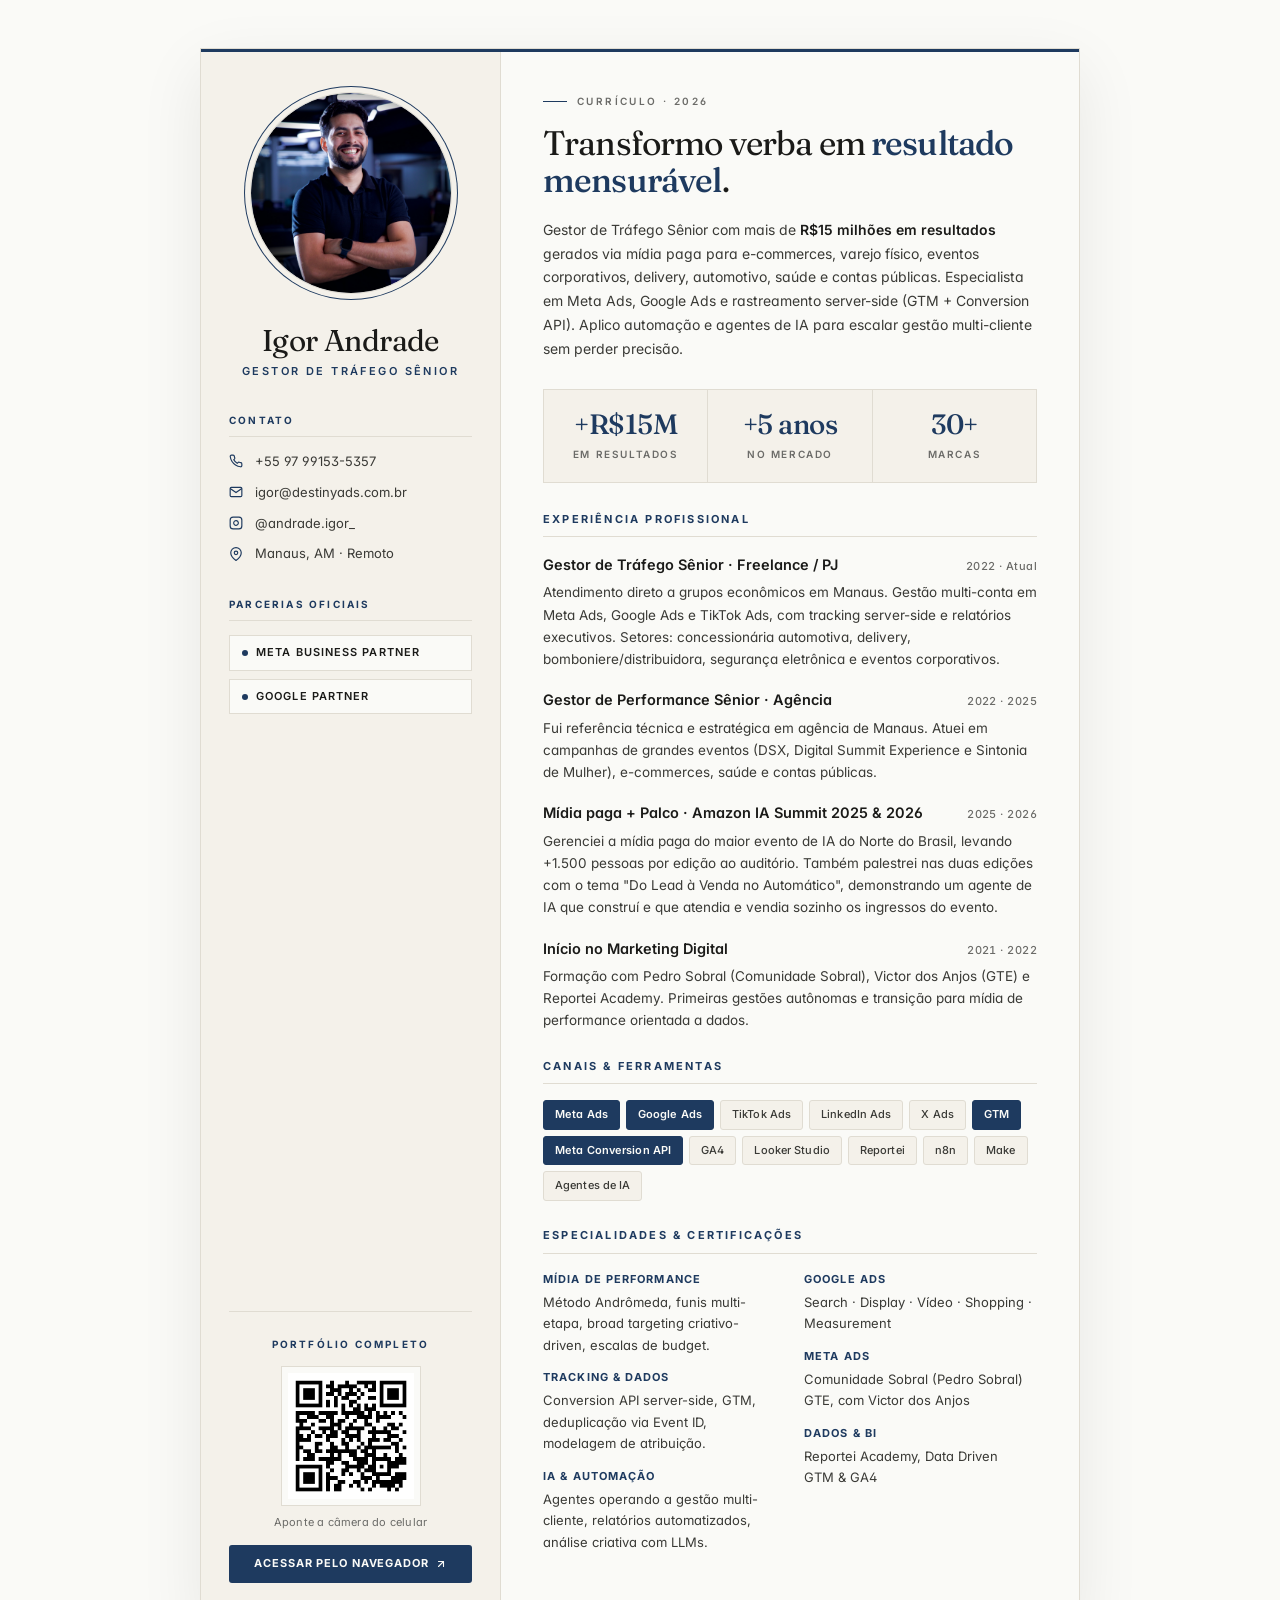
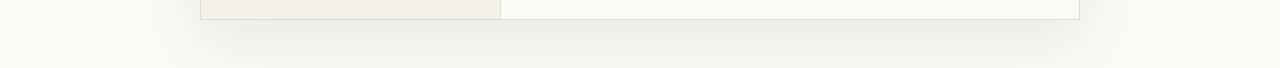
==== commit a3d9c6ee: "update: experiência de agência no passado Período 2022·2025 e verbos no passado para evitar que o es" ====
--- a/cv.html
+++ b/cv.html
@@ -108,10 +108,10 @@
       <div class="xp-item">
         <div class="xp-row">
           <span class="xp-role">Gestor de Performance Sênior · Agência</span>
-          <span class="xp-period">2022 · Atual</span>
+          <span class="xp-period">2022 · 2025</span>
         </div>
         <p class="xp-desc">
-          Referência técnica e estratégica em agência de Manaus. Atuo em campanhas de grandes eventos (DSX, Digital Summit Experience e Sintonia de Mulher), e-commerces, saúde e contas públicas.
+          Fui referência técnica e estratégica em agência de Manaus. Atuei em campanhas de grandes eventos (DSX, Digital Summit Experience e Sintonia de Mulher), e-commerces, saúde e contas públicas.
         </p>
       </div>
 
--- a/styles.css
+++ b/styles.css
@@ -1062,13 +1062,160 @@
 
 /* ================== PRINT (CV A4) ================== */
 @media print {
-  @page { size: A4; margin: 0; }
-  body { background: white; color: var(--ink); }
+  @page {
+    size: A4;
+    margin: 0;
+  }
+
+  * {
+    -webkit-print-color-adjust: exact !important;
+    print-color-adjust: exact !important;
+    color-adjust: exact !important;
+  }
+
+  html, body {
+    background: var(--paper) !important;
+    color: var(--ink);
+    margin: 0;
+    padding: 0;
+    width: 210mm;
+    height: 297mm;
+  }
+
   .cv-page {
-    margin: 0;
-    border: none;
-    box-shadow: none;
-    background: white;
-    min-height: 100vh;
-  }
-}
+    margin: 0 !important;
+    border: none !important;
+    box-shadow: none !important;
+    background: var(--paper) !important;
+    height: 297mm !important;
+    width: 210mm !important;
+    max-width: 210mm !important;
+    min-height: 297mm !important;
+    grid-template-columns: 66mm 1fr !important;
+    page-break-after: avoid;
+    page-break-inside: avoid;
+    overflow: hidden;
+  }
+
+  .cv-side {
+    background: var(--paper-warm) !important;
+    padding: 8mm 6mm 7mm !important;
+    gap: 5mm !important;
+    border-right: 1px solid var(--rule) !important;
+  }
+
+  .cv-main {
+    padding: 8mm 9mm 7mm !important;
+  }
+
+  .cv-photo {
+    width: 38mm !important;
+    height: 38mm !important;
+    box-shadow: 0 0 0 1px var(--rule), 0 0 0 1.2mm var(--paper-warm), 0 0 0 1.4mm var(--accent) !important;
+  }
+
+  .cv-name { font-size: 18pt !important; margin-bottom: 1.5mm !important; }
+  .cv-role { font-size: 7pt !important; letter-spacing: 0.18em !important; }
+
+  .cv-section-label {
+    font-size: 6.5pt !important;
+    margin-bottom: 2.5mm !important;
+    padding-bottom: 1.5mm !important;
+  }
+
+  .cv-contact { gap: 1.8mm !important; font-size: 8pt !important; }
+  .cv-contact .row { gap: 2mm !important; }
+  .cv-contact svg { width: 2.8mm !important; height: 2.8mm !important; }
+
+  .cv-partner {
+    font-size: 6.5pt !important;
+    padding: 1.5mm 2.5mm !important;
+    background: var(--paper) !important;
+    letter-spacing: 0.08em !important;
+  }
+
+  .cv-qr {
+    padding-top: 3mm !important;
+  }
+  .cv-qr img {
+    width: 26mm !important;
+    height: 26mm !important;
+    padding: 1mm !important;
+    margin-bottom: 1.5mm !important;
+  }
+  .cv-qr-label { font-size: 6.5pt !important; margin-bottom: 2mm !important; }
+  .cv-qr-hint { font-size: 6.5pt !important; margin-bottom: 2mm !important; }
+  .cv-qr-link {
+    background: var(--accent) !important;
+    color: var(--paper) !important;
+    padding: 1.8mm 1.5mm !important;
+    font-size: 6pt !important;
+    letter-spacing: 0.06em !important;
+  }
+  .cv-qr-link svg { width: 2.5mm !important; height: 2.5mm !important; }
+
+  .cv-eyebrow { font-size: 6.5pt !important; margin-bottom: 3mm !important; }
+  .cv-headline {
+    font-size: 17pt !important;
+    line-height: 1.1 !important;
+    margin-bottom: 3mm !important;
+  }
+  .cv-summary {
+    font-size: 8.5pt !important;
+    line-height: 1.5 !important;
+    margin-bottom: 4mm !important;
+  }
+
+  .kpi-row {
+    margin-bottom: 4mm !important;
+    background: var(--rule) !important;
+  }
+  .kpi {
+    padding: 2.5mm 1.5mm !important;
+    background: var(--paper-warm) !important;
+  }
+  .kpi-num { font-size: 14pt !important; margin-bottom: 1mm !important; }
+  .kpi-label { font-size: 5.5pt !important; letter-spacing: 0.12em !important; }
+
+  .cv-block { margin-bottom: 3.5mm !important; }
+  .cv-block h2 {
+    font-size: 7pt !important;
+    margin-bottom: 2.5mm !important;
+    padding-bottom: 1.5mm !important;
+    letter-spacing: 0.16em !important;
+  }
+
+  .xp-item { margin-bottom: 2.8mm !important; }
+  .xp-row { margin-bottom: 0.8mm !important; }
+  .xp-role { font-size: 9pt !important; }
+  .xp-period { font-size: 7pt !important; }
+  .xp-desc {
+    font-size: 8pt !important;
+    line-height: 1.45 !important;
+  }
+
+  .skill-list { gap: 1mm !important; }
+  .skill-list span {
+    font-size: 6.8pt !important;
+    padding: 0.8mm 2mm !important;
+    background: var(--paper-warm) !important;
+  }
+  .skill-list span.on {
+    background: var(--accent) !important;
+    color: var(--paper) !important;
+  }
+
+  .cv-grid-2 { gap: 4mm !important; }
+  .cert-block { font-size: 8pt !important; line-height: 1.45 !important; }
+  .cert-block dt { font-size: 6.8pt !important; margin-top: 1.8mm !important; margin-bottom: 0.5mm !important; }
+
+  .cv-page::before {
+    background: var(--accent) !important;
+    height: 1mm !important;
+  }
+
+  /* Portfolio: não imprimir (só CV deve ser printável) */
+  .nav, .hero, .stats, .section, .cta-section, footer {
+    display: none !important;
+  }
+}
